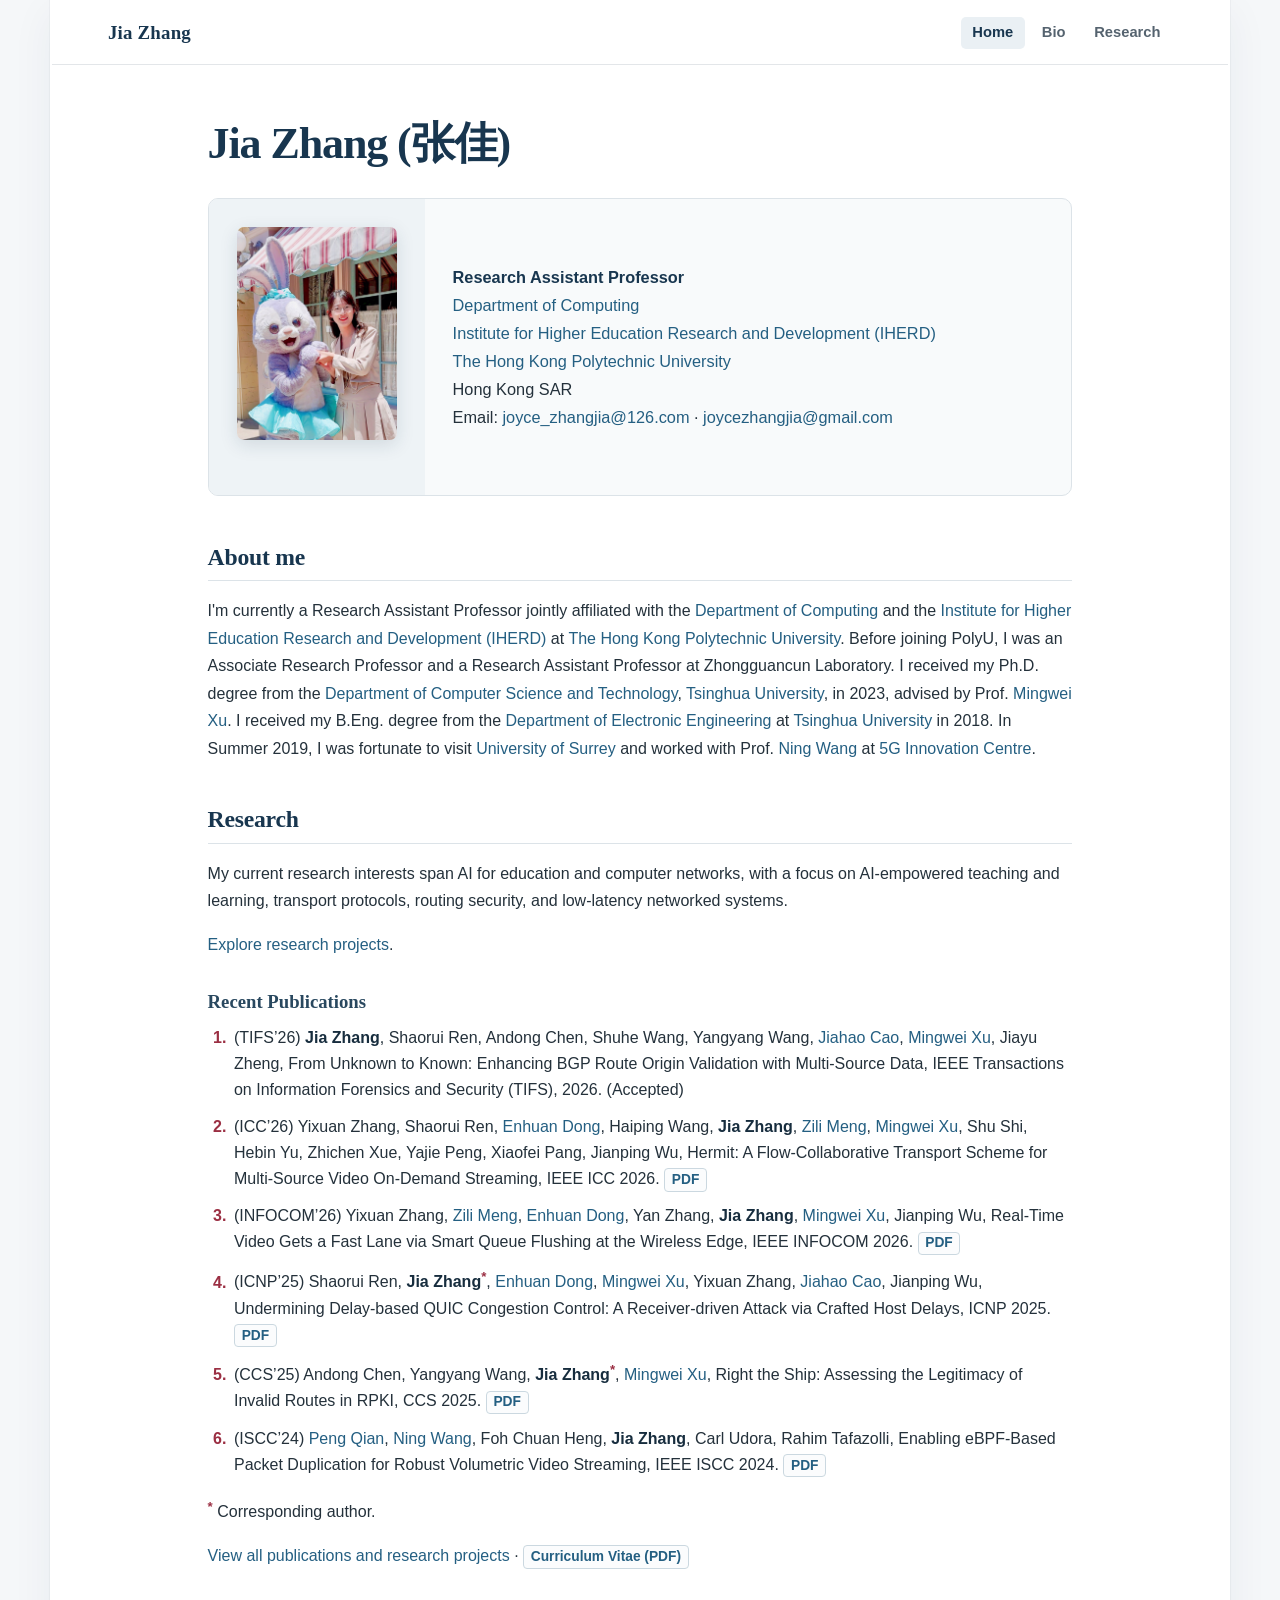
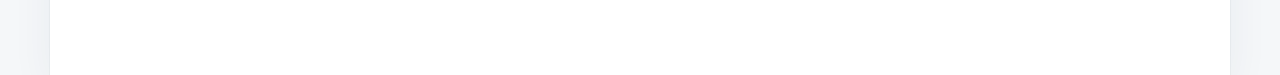
==== index.html @ 65bb9336 "Refresh academic website design" ====
<!DOCTYPE html PUBLIC "-//W3C//DTD XHTML 1.1//EN"
  "http://www.w3.org/TR/xhtml11/DTD/xhtml11.dtd">
<html xmlns="http://www.w3.org/1999/xhtml" xml:lang="en">
<head>
<meta name="generator" content="jemdoc, see http://jemdoc.jaboc.net/" />
<meta http-equiv="Content-Type" content="text/html;charset=utf-8" />
<meta name="viewport" content="width=device-width, initial-scale=1" />
<link rel="stylesheet" href="jemdoc.css" type="text/css" />
<title>Jia Zhang (张佳)</title>
</head>
<body>
<table summary="Table for page layout." id="tlayout">
<tr valign="top">
<td id="layout-menu">
<div class="menu-category">Jia Zhang</div>
<div class="menu-item"><a href="index.html" class="current">Home</a></div>
<div class="menu-item"><a href="bio.html">Bio</a></div>
<div class="menu-item"><a href="research.html">Research</a></div>
</td>
<td id="layout-content">
<div id="toptitle">
<h1>Jia Zhang (张佳)</h1>
</div>
<table class="imgtable"><tr><td>
<a href="https://joycezhangjia.github.io/"><img src="photos/new_photo.jpg" alt="Jia Zhang" width="120px" height="160px" /></a>&nbsp;</td>
<td align="left"><p>Research Assistant Professor<br />
<a href="https://www.polyu.edu.hk/comp/">Department of Computing</a><br />
<a href="https://www.polyu.edu.hk/iherd/">Institute for Higher Education Research and Development (IHERD)</a><br />
<a href="https://www.polyu.edu.hk/">The Hong Kong Polytechnic University</a><br />
Hong Kong SAR<br />
Email: <a href="mailto:joyce_zhangjia@126.com">joyce_zhangjia@126.com</a> · <a href="mailto:joycezhangjia@gmail.com">joycezhangjia@gmail.com</a>  <br /></p>
</td></tr></table>
<h2>About me</h2>
<p>I'm currently a Research Assistant Professor jointly affiliated with the <a href="https://www.polyu.edu.hk/comp/">Department of Computing</a> and the <a href="https://www.polyu.edu.hk/iherd/">Institute for Higher Education Research and Development (IHERD)</a> at <a href="https://www.polyu.edu.hk/">The Hong Kong Polytechnic University</a>. Before joining PolyU, I was an Associate Research Professor and a Research Assistant Professor at Zhongguancun Laboratory. I received my Ph.D. degree from the <a href="http://www.cs.tsinghua.edu.cn/">Department of Computer Science and Technology</a>, <a href="https://www.tsinghua.edu.cn/">Tsinghua University</a>, in 2023, advised by Prof. <a href="http://routing.netlab.edu.cn/tiki-index.php?page=Mingwei+Xu/">Mingwei Xu</a>. I received my B.Eng. degree from the <a href="http://www.ee.tsinghua.edu.cn/">Department of Electronic Engineering</a> at <a href="https://www.tsinghua.edu.cn/">Tsinghua University</a> in 2018.
In Summer 2019, I was fortunate to visit <a href="https://www.surrey.ac.uk/">University of Surrey</a> and worked with Prof. <a href="https://www.surrey.ac.uk/people/ning-wang/">Ning Wang</a> at <a href="https://www.surrey.ac.uk/institute-communication-systems/5g-innovation-centre/">5G Innovation Centre</a>. </p>
<h2>Research</h2>
<p>My current research interests span AI for education and computer networks, with a focus on AI-empowered teaching and learning, transport protocols, routing security, and low-latency networked systems.</p>
<p><a href="research.html">Explore research projects</a>.</p>
<h3>Recent Publications</h3>
<ol>
<li><p>(TIFS&rsquo;26) <b>Jia Zhang</b>, Shaorui Ren, Andong Chen, Shuhe Wang, Yangyang Wang, <a href="https://caojh15.github.io/">Jiahao Cao</a>, <a href="http://routing.netlab.edu.cn/tiki-index.php?page=Mingwei+Xu/">Mingwei Xu</a>, Jiayu Zheng,
From Unknown to Known: Enhancing BGP Route Origin Validation with Multi-Source Data, IEEE Transactions on Information Forensics and Security (TIFS), 2026. (Accepted)</p>
</li>
<li><p>(ICC&rsquo;26) Yixuan Zhang, Shaorui Ren, <a href="https://tsinghuadong.github.io/">Enhuan Dong</a>, Haiping Wang, <b>Jia Zhang</b>, <a href="https://zilimeng.com/index.html/">Zili Meng</a>, <a href="http://routing.netlab.edu.cn/tiki-index.php?page=Mingwei+Xu/">Mingwei Xu</a>, Shu Shi, Hebin Yu, Zhichen Xue, Yajie Peng, Xiaofei Pang, Jianping Wu, 
Hermit: A Flow-Collaborative Transport Scheme for Multi-Source Video On-Demand Streaming, IEEE ICC 2026. <a href="hermit-icc26.pdf">PDF</a></p>
</li>
<li><p>(INFOCOM&rsquo;26) Yixuan Zhang, <a href="https://zilimeng.com/index.html/">Zili Meng</a>, <a href="https://tsinghuadong.github.io/">Enhuan Dong</a>, Yan Zhang, <b>Jia Zhang</b>, <a href="http://routing.netlab.edu.cn/tiki-index.php?page=Mingwei+Xu/">Mingwei Xu</a>, Jianping Wu,
Real-Time Video Gets a Fast Lane via Smart Queue Flushing at the Wireless Edge, IEEE INFOCOM 2026. <a href="gecko-infocom26.pdf">PDF</a></p>
</li>
<li><p>(ICNP&rsquo;25) Shaorui Ren, <b>Jia Zhang</b><sup>*</sup>, <a href="https://tsinghuadong.github.io/">Enhuan Dong</a>, <a href="http://routing.netlab.edu.cn/tiki-index.php?page=Mingwei+Xu/">Mingwei Xu</a>, Yixuan Zhang, <a href="https://caojh15.github.io/">Jiahao Cao</a>, Jianping Wu,
Undermining Delay-based QUIC Congestion Control: A Receiver-driven Attack via Crafted Host Delays, ICNP 2025. <a href="qudit-icnp25.pdf">PDF</a></p>
</li>
<li><p>(CCS&rsquo;25) Andong Chen, Yangyang Wang, <b>Jia Zhang</b><sup>*</sup>, <a href="http://routing.netlab.edu.cn/tiki-index.php?page=Mingwei+Xu/">Mingwei Xu</a>,
Right the Ship: Assessing the Legitimacy of Invalid Routes in RPKI, CCS 2025. <a href="right_the_ship-ccs25.pdf">PDF</a></p>
</li>
<li><p>(ISCC&rsquo;24) <a href="https://www.surrey.ac.uk/people/peng-qian/">Peng Qian</a>, <a href="https://www.surrey.ac.uk/people/ning-wang/">Ning Wang</a>, Foh Chuan Heng, <b>Jia Zhang</b>, Carl Udora, Rahim Tafazolli,
Enabling eBPF-Based Packet Duplication for Robust Volumetric Video Streaming, IEEE ISCC 2024. <a href="ebpf_iscc24.pdf">PDF</a></p>
</li>
</ol>
<p><sup>*</sup> Corresponding author.
<br /></p>
<p><a href="research.html">View all publications and research projects</a> · <a href="CV_Jia.pdf">Curriculum Vitae (PDF)</a></p>
</td>
</tr>
</table>
</body>
</html>
---- jemdoc.css ----
/* Clean academic theme for Jia Zhang's personal website. */

:root {
    --navy: #18364f;
    --blue: #245f82;
    --blue-dark: #174962;
    --burgundy: #9b2f43;
    --ink: #24313b;
    --muted: #66727d;
    --line: #dce3e8;
    --soft: #f5f7f9;
    --paper: #ffffff;
}

* { box-sizing: border-box; }

html {
    background: var(--soft);
    scroll-behavior: smooth;
}

body {
    margin: 0;
    padding: 0;
    background: var(--soft);
    color: var(--ink);
    font-family: -apple-system, BlinkMacSystemFont, "Segoe UI", Helvetica, Arial, sans-serif;
    font-size: 16px;
    line-height: 1.68;
    text-rendering: optimizeLegibility;
    -webkit-font-smoothing: antialiased;
}

table#tlayout {
    width: 100%;
    max-width: 1180px;
    min-height: 100vh;
    margin: 0 auto;
    border: none;
    border-collapse: separate;
    background: var(--paper);
    box-shadow: 0 0 0 1px rgba(24, 54, 79, 0.04), 0 12px 40px rgba(24, 54, 79, 0.06);
}

#tlayout > tbody,
#tlayout > tbody > tr { display: block; }

#layout-menu {
    position: sticky;
    top: 0;
    z-index: 10;
    display: flex;
    align-items: center;
    gap: 0.35rem;
    width: auto;
    padding: 0.95rem 3.5rem;
    border: none;
    border-bottom: 1px solid rgba(24, 54, 79, 0.12);
    background: rgba(255, 255, 255, 0.96);
    white-space: nowrap;
    vertical-align: middle;
    backdrop-filter: blur(10px);
    -webkit-backdrop-filter: blur(10px);
}

#layout-menu td { background: transparent; }

div.menu-category {
    margin: 0 auto 0 0;
    padding: 0;
    border: none;
    color: var(--navy);
    font-family: Georgia, "Times New Roman", serif;
    font-size: 1.18rem;
    font-weight: 700;
    letter-spacing: 0.01em;
}

div.menu-item {
    padding: 0;
    text-indent: 0;
}

#layout-menu a,
#layout-menu a:link,
#layout-menu a:visited {
    display: inline-block;
    margin: 0;
    padding: 0.38rem 0.72rem;
    border-radius: 5px;
    color: #55636f;
    font-size: 0.92rem;
    font-weight: 600;
    line-height: 1.3;
    text-decoration: none;
}

#layout-menu a:hover {
    border: none;
    background: var(--soft);
    color: var(--navy);
}

#layout-menu a.current:link,
#layout-menu a.current:visited {
    border: none;
    background: #eaf0f4;
    color: var(--navy);
}

#layout-content {
    display: block;
    max-width: 980px;
    margin: 0 auto;
    padding: 3.2rem 3.6rem 5.5rem;
    border: none;
    background: var(--paper);
    text-align: left;
    vertical-align: top;
}

div#toptitle {
    margin: 0 0 1.7rem;
    padding: 0;
    border: none;
}

div#subtitle {
    margin: 0.35rem 0 0;
    padding: 0;
    color: var(--muted);
}

h1, h2, h3 {
    color: var(--navy);
    font-family: Georgia, "Times New Roman", serif;
    font-weight: 600;
    line-height: 1.25;
}

h1 {
    margin: 0;
    padding: 0;
    border: none;
    font-size: clamp(2rem, 5vw, 2.75rem);
    letter-spacing: -0.025em;
}

h2 {
    margin: 2.7rem 0 1rem;
    padding: 0 0 0.48rem;
    border: none;
    border-bottom: 1px solid var(--line);
    font-size: 1.48rem;
    letter-spacing: -0.01em;
}

h3 {
    margin: 2rem 0 0.7rem;
    padding: 0;
    border: none;
    color: #29485f;
    font-size: 1.17rem;
}

div#toptitle + h2,
div#toptitle + h3 { margin-top: 0; }

p {
    margin: 0 0 1rem;
    padding: 0;
    line-height: 1.72;
}

a, a > tt {
    color: var(--blue);
    text-decoration: none;
    text-decoration-thickness: 1px;
    text-underline-offset: 0.16em;
}

a:hover {
    border: none;
    color: var(--blue-dark);
    text-decoration: underline;
}

a[href$=".pdf"] {
    display: inline-block;
    padding: 0.08rem 0.42rem;
    border: 1px solid #cbd8e0;
    border-radius: 4px;
    background: #fbfcfd;
    font-size: 0.86em;
    font-weight: 650;
    line-height: 1.35;
    white-space: nowrap;
}

a[href$=".pdf"]:hover {
    border-color: #9eb4c2;
    background: #f0f5f8;
    text-decoration: none;
}

table.imgtable {
    width: 100%;
    margin: 0 0 2.9rem;
    border: 1px solid var(--line);
    border-spacing: 0;
    border-radius: 10px;
    background: #f8fafb;
    overflow: hidden;
}

table.imgtable td {
    padding: 1.75rem;
    vertical-align: middle;
}

table.imgtable td:first-child {
    width: 205px;
    background: #eef3f6;
}

table.imgtable img {
    display: block;
    width: 160px !important;
    height: 213px !important;
    border: 0;
    border-radius: 7px;
    object-fit: cover;
    box-shadow: 0 5px 18px rgba(24, 54, 79, 0.13);
}

table.imgtable p {
    margin: 0;
    font-size: 1.02rem;
    line-height: 1.72;
}

table.imgtable p::first-line {
    color: var(--navy);
    font-weight: 700;
}

ul, ol, dl {
    margin: 0.45rem 0 1.15rem;
    padding-top: 0;
}

ul, ol { padding-left: 1.45rem; }

ul {
    list-style-position: outside;
    list-style-type: square;
}

ol {
    list-style-position: outside;
    list-style-type: decimal;
}

li { padding-left: 0.2rem; }

li::marker {
    color: var(--burgundy);
    font-weight: 700;
}

li p, dd p {
    margin-bottom: 0.72rem;
    line-height: 1.62;
}

#layout-content > ol > li,
#layout-content > ul > li { margin-bottom: 0.36rem; }

strong, b {
    color: #172d3e;
    font-weight: 700;
}

sup {
    color: var(--burgundy);
    font-weight: 700;
}

em { font-style: italic; }

tt { background: #fff8dc; }

pre, tt {
    font-family: ui-monospace, SFMono-Regular, Menlo, Monaco, Consolas, monospace;
    font-size: 90%;
}

pre {
    margin: 0;
    padding: 0;
}

dt { margin: 0.6rem 0 0; }

dl { margin-left: 1.25rem; }

dd { color: var(--ink); }

dd > *:first-child { margin-top: 0; }

div.codeblock,
div.infoblock { margin: 1.25rem 0 1.35rem; }

div.blocktitle {
    margin: 1.2rem 0 0.2rem;
    color: var(--burgundy);
    font-weight: 700;
}

div.blockcontent {
    padding: 0.8rem 1rem;
    border: 1px solid var(--line);
    border-radius: 6px;
}

div.infoblock > div.blockcontent { background: #fffdf3; }

div.codeblock > div.blockcontent { background: var(--soft); }

div#footer {
    margin-top: 4rem;
    padding-top: 0.6rem;
    border-top: 1px solid var(--line);
    color: #98a2aa;
    font-size: 0.82rem;
}

div#footer a { color: #78909f; }

div#footer-text {
    float: none;
    padding-bottom: 0.5rem;
}

@media (max-width: 760px) {
    html, body { background: var(--paper); }

    table#tlayout { box-shadow: none; }

    #layout-menu {
        gap: 0.12rem;
        padding: 0.75rem 1.15rem;
    }

    div.menu-category { font-size: 1.05rem; }

    #layout-menu a,
    #layout-menu a:link,
    #layout-menu a:visited {
        padding: 0.35rem 0.52rem;
        font-size: 0.88rem;
    }

    #layout-content {
        width: 100%;
        padding: 2.2rem 1.25rem 4rem;
    }

    div#toptitle { margin-bottom: 1.3rem; }

    h1 { font-size: 2.08rem; }

    h2 {
        margin-top: 2.25rem;
        font-size: 1.35rem;
    }

    h3 { font-size: 1.12rem; }

    table.imgtable,
    table.imgtable tbody,
    table.imgtable tr,
    table.imgtable td {
        display: block;
        width: 100%;
    }

    table.imgtable td,
    table.imgtable td:first-child {
        width: 100%;
        padding: 1.25rem;
    }

    table.imgtable td:first-child {
        padding-bottom: 0;
        background: #f8fafb;
    }

    table.imgtable img {
        width: 130px !important;
        height: 173px !important;
    }

    table.imgtable p {
        font-size: 0.98rem;
        overflow-wrap: anywhere;
    }

    ul, ol { padding-left: 1.25rem; }

    li p, dd p { line-height: 1.58; }
}

@media print {
    html, body, table#tlayout {
        background: white;
        box-shadow: none;
    }

    #layout-menu { display: none; }

    #layout-content {
        max-width: none;
        padding: 0;
    }
}
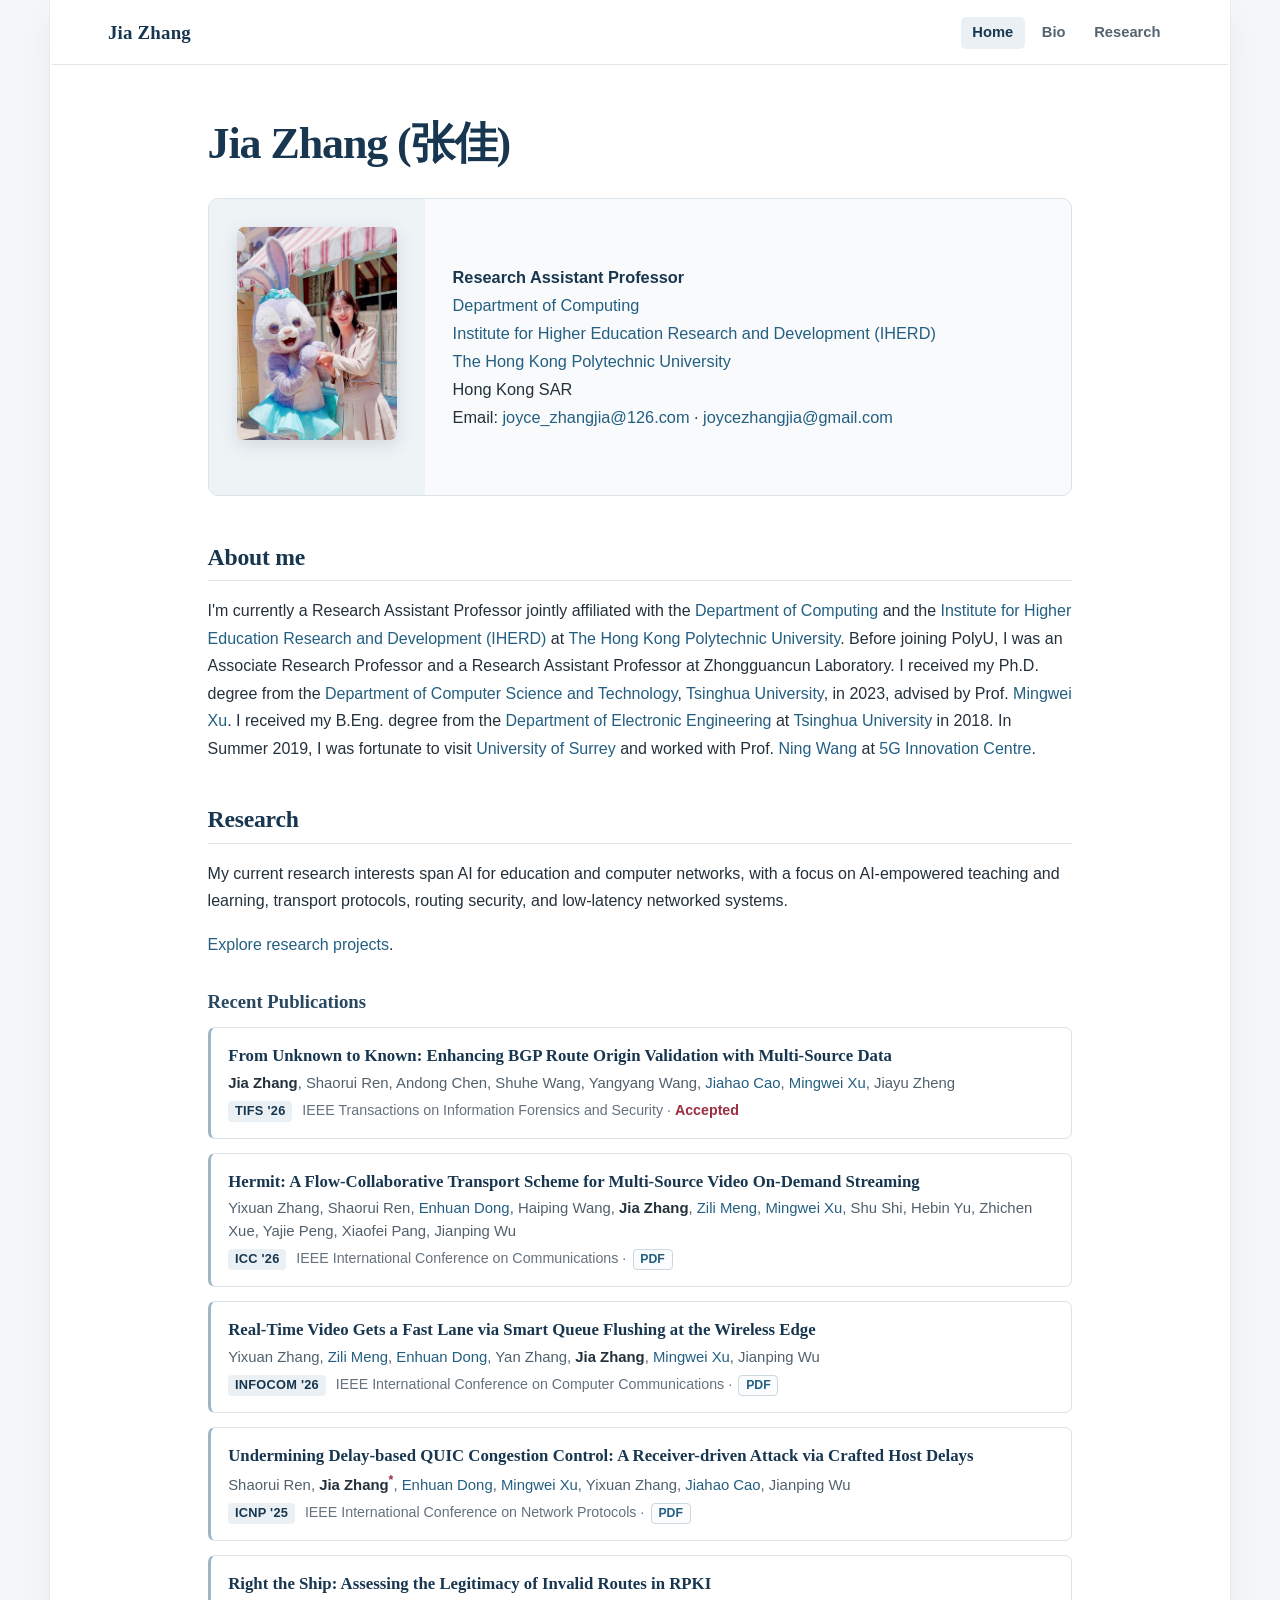
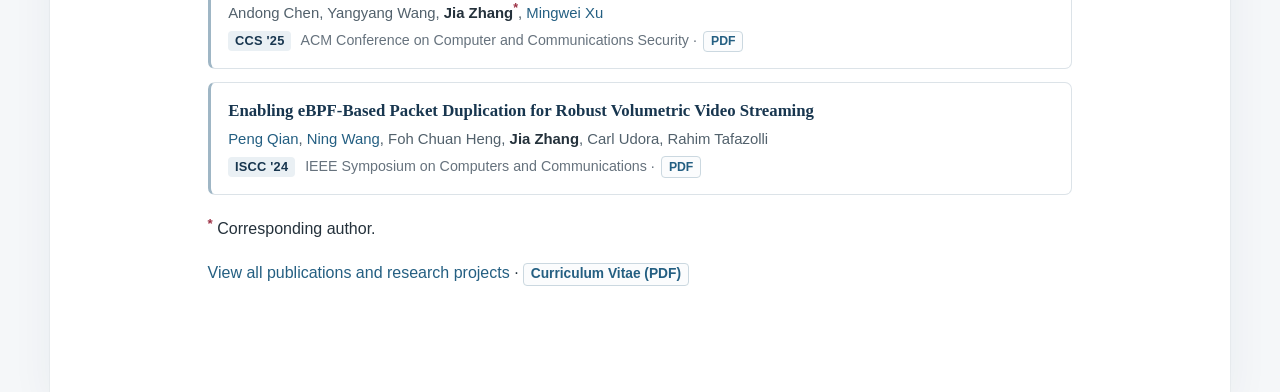
==== commit 7b68f4a1: "Clarify publication hierarchy" ====
--- a/index.html
+++ b/index.html
@@ -5,7 +5,7 @@
 <meta name="generator" content="jemdoc, see http://jemdoc.jaboc.net/" />
 <meta http-equiv="Content-Type" content="text/html;charset=utf-8" />
 <meta name="viewport" content="width=device-width, initial-scale=1" />
-<link rel="stylesheet" href="jemdoc.css" type="text/css" />
+<link rel="stylesheet" href="jemdoc.css?v=20260908-pubs" type="text/css" />
 <title>Jia Zhang (张佳)</title>
 </head>
 <body>
@@ -38,23 +38,17 @@
 <p><a href="research.html">Explore research projects</a>.</p>
 <h3>Recent Publications</h3>
 <ol>
-<li><p>(TIFS&rsquo;26) <b>Jia Zhang</b>, Shaorui Ren, Andong Chen, Shuhe Wang, Yangyang Wang, <a href="https://caojh15.github.io/">Jiahao Cao</a>, <a href="http://routing.netlab.edu.cn/tiki-index.php?page=Mingwei+Xu/">Mingwei Xu</a>, Jiayu Zheng,
-From Unknown to Known: Enhancing BGP Route Origin Validation with Multi-Source Data, IEEE Transactions on Information Forensics and Security (TIFS), 2026. (Accepted)</p>
+<li><p><span class="pub-title">From Unknown to Known: Enhancing BGP Route Origin Validation with Multi-Source Data</span><br /><span class="pub-authors"><b>Jia Zhang</b>, Shaorui Ren, Andong Chen, Shuhe Wang, Yangyang Wang, <a href="https://caojh15.github.io/">Jiahao Cao</a>, <a href="http://routing.netlab.edu.cn/tiki-index.php?page=Mingwei+Xu/">Mingwei Xu</a>, Jiayu Zheng</span><br /><span class="pub-meta"><span class="pub-venue">TIFS '26</span> IEEE Transactions on Information Forensics and Security · <span class="pub-status">Accepted</span></span></p>
 </li>
-<li><p>(ICC&rsquo;26) Yixuan Zhang, Shaorui Ren, <a href="https://tsinghuadong.github.io/">Enhuan Dong</a>, Haiping Wang, <b>Jia Zhang</b>, <a href="https://zilimeng.com/index.html/">Zili Meng</a>, <a href="http://routing.netlab.edu.cn/tiki-index.php?page=Mingwei+Xu/">Mingwei Xu</a>, Shu Shi, Hebin Yu, Zhichen Xue, Yajie Peng, Xiaofei Pang, Jianping Wu, 
-Hermit: A Flow-Collaborative Transport Scheme for Multi-Source Video On-Demand Streaming, IEEE ICC 2026. <a href="hermit-icc26.pdf">PDF</a></p>
+<li><p><span class="pub-title">Hermit: A Flow-Collaborative Transport Scheme for Multi-Source Video On-Demand Streaming</span><br /><span class="pub-authors">Yixuan Zhang, Shaorui Ren, <a href="https://tsinghuadong.github.io/">Enhuan Dong</a>, Haiping Wang, <b>Jia Zhang</b>, <a href="https://zilimeng.com/index.html/">Zili Meng</a>, <a href="http://routing.netlab.edu.cn/tiki-index.php?page=Mingwei+Xu/">Mingwei Xu</a>, Shu Shi, Hebin Yu, Zhichen Xue, Yajie Peng, Xiaofei Pang, Jianping Wu</span><br /><span class="pub-meta"><span class="pub-venue">ICC '26</span> IEEE International Conference on Communications · <a href="hermit-icc26.pdf">PDF</a></span></p>
 </li>
-<li><p>(INFOCOM&rsquo;26) Yixuan Zhang, <a href="https://zilimeng.com/index.html/">Zili Meng</a>, <a href="https://tsinghuadong.github.io/">Enhuan Dong</a>, Yan Zhang, <b>Jia Zhang</b>, <a href="http://routing.netlab.edu.cn/tiki-index.php?page=Mingwei+Xu/">Mingwei Xu</a>, Jianping Wu,
-Real-Time Video Gets a Fast Lane via Smart Queue Flushing at the Wireless Edge, IEEE INFOCOM 2026. <a href="gecko-infocom26.pdf">PDF</a></p>
+<li><p><span class="pub-title">Real-Time Video Gets a Fast Lane via Smart Queue Flushing at the Wireless Edge</span><br /><span class="pub-authors">Yixuan Zhang, <a href="https://zilimeng.com/index.html/">Zili Meng</a>, <a href="https://tsinghuadong.github.io/">Enhuan Dong</a>, Yan Zhang, <b>Jia Zhang</b>, <a href="http://routing.netlab.edu.cn/tiki-index.php?page=Mingwei+Xu/">Mingwei Xu</a>, Jianping Wu</span><br /><span class="pub-meta"><span class="pub-venue">INFOCOM '26</span> IEEE International Conference on Computer Communications · <a href="gecko-infocom26.pdf">PDF</a></span></p>
 </li>
-<li><p>(ICNP&rsquo;25) Shaorui Ren, <b>Jia Zhang</b><sup>*</sup>, <a href="https://tsinghuadong.github.io/">Enhuan Dong</a>, <a href="http://routing.netlab.edu.cn/tiki-index.php?page=Mingwei+Xu/">Mingwei Xu</a>, Yixuan Zhang, <a href="https://caojh15.github.io/">Jiahao Cao</a>, Jianping Wu,
-Undermining Delay-based QUIC Congestion Control: A Receiver-driven Attack via Crafted Host Delays, ICNP 2025. <a href="qudit-icnp25.pdf">PDF</a></p>
+<li><p><span class="pub-title">Undermining Delay-based QUIC Congestion Control: A Receiver-driven Attack via Crafted Host Delays</span><br /><span class="pub-authors">Shaorui Ren, <b>Jia Zhang</b><sup>*</sup>, <a href="https://tsinghuadong.github.io/">Enhuan Dong</a>, <a href="http://routing.netlab.edu.cn/tiki-index.php?page=Mingwei+Xu/">Mingwei Xu</a>, Yixuan Zhang, <a href="https://caojh15.github.io/">Jiahao Cao</a>, Jianping Wu</span><br /><span class="pub-meta"><span class="pub-venue">ICNP '25</span> IEEE International Conference on Network Protocols · <a href="qudit-icnp25.pdf">PDF</a></span></p>
 </li>
-<li><p>(CCS&rsquo;25) Andong Chen, Yangyang Wang, <b>Jia Zhang</b><sup>*</sup>, <a href="http://routing.netlab.edu.cn/tiki-index.php?page=Mingwei+Xu/">Mingwei Xu</a>,
-Right the Ship: Assessing the Legitimacy of Invalid Routes in RPKI, CCS 2025. <a href="right_the_ship-ccs25.pdf">PDF</a></p>
+<li><p><span class="pub-title">Right the Ship: Assessing the Legitimacy of Invalid Routes in RPKI</span><br /><span class="pub-authors">Andong Chen, Yangyang Wang, <b>Jia Zhang</b><sup>*</sup>, <a href="http://routing.netlab.edu.cn/tiki-index.php?page=Mingwei+Xu/">Mingwei Xu</a></span><br /><span class="pub-meta"><span class="pub-venue">CCS '25</span> ACM Conference on Computer and Communications Security · <a href="right_the_ship-ccs25.pdf">PDF</a></span></p>
 </li>
-<li><p>(ISCC&rsquo;24) <a href="https://www.surrey.ac.uk/people/peng-qian/">Peng Qian</a>, <a href="https://www.surrey.ac.uk/people/ning-wang/">Ning Wang</a>, Foh Chuan Heng, <b>Jia Zhang</b>, Carl Udora, Rahim Tafazolli,
-Enabling eBPF-Based Packet Duplication for Robust Volumetric Video Streaming, IEEE ISCC 2024. <a href="ebpf_iscc24.pdf">PDF</a></p>
+<li><p><span class="pub-title">Enabling eBPF-Based Packet Duplication for Robust Volumetric Video Streaming</span><br /><span class="pub-authors"><a href="https://www.surrey.ac.uk/people/peng-qian/">Peng Qian</a>, <a href="https://www.surrey.ac.uk/people/ning-wang/">Ning Wang</a>, Foh Chuan Heng, <b>Jia Zhang</b>, Carl Udora, Rahim Tafazolli</span><br /><span class="pub-meta"><span class="pub-venue">ISCC '24</span> IEEE Symposium on Computers and Communications · <a href="ebpf_iscc24.pdf">PDF</a></span></p>
 </li>
 </ol>
 <p><sup>*</sup> Corresponding author.
--- a/jemdoc.css
+++ b/jemdoc.css
@@ -276,6 +276,84 @@
 #layout-content > ol > li,
 #layout-content > ul > li { margin-bottom: 0.36rem; }
 
+/* Publication lists: title first, authors second, venue and links last. */
+#layout-content > ol {
+    margin-top: 0.85rem;
+    padding-left: 0;
+    list-style: none;
+}
+
+#layout-content > ol > li {
+    margin: 0 0 0.85rem;
+    padding: 1rem 1.1rem;
+    border: 1px solid var(--line);
+    border-left: 3px solid #9fb6c5;
+    border-radius: 7px;
+    background: var(--paper);
+    transition: border-color 140ms ease, background-color 140ms ease;
+}
+
+#layout-content > ol > li:hover {
+    border-color: #c5d3dc;
+    border-left-color: var(--blue);
+    background: #fbfcfd;
+}
+
+#layout-content > ol > li p {
+    margin: 0;
+    line-height: 1.5;
+}
+
+.pub-title {
+    display: inline-block;
+    margin-bottom: 0.22rem;
+    color: var(--navy);
+    font-family: Georgia, "Times New Roman", serif;
+    font-size: 1.05rem;
+    font-weight: 700;
+    line-height: 1.42;
+}
+
+.pub-authors {
+    display: inline-block;
+    margin-bottom: 0.18rem;
+    color: #52616c;
+    font-size: 0.93rem;
+    line-height: 1.55;
+}
+
+.pub-authors b { color: var(--ink); }
+
+.pub-meta {
+    display: inline-block;
+    color: var(--muted);
+    font-size: 0.89rem;
+    line-height: 1.55;
+}
+
+.pub-venue {
+    display: inline-block;
+    margin-right: 0.38rem;
+    padding: 0.07rem 0.42rem;
+    border-radius: 4px;
+    background: #eaf0f4;
+    color: var(--navy);
+    font-family: -apple-system, BlinkMacSystemFont, "Segoe UI", Helvetica, Arial, sans-serif;
+    font-size: 0.8rem;
+    font-weight: 750;
+    letter-spacing: 0.02em;
+    line-height: 1.45;
+    white-space: nowrap;
+}
+
+.pub-status {
+    color: var(--burgundy);
+    font-weight: 700;
+}
+
+.pub-meta a[href$=".pdf"],
+.pub-meta .pub-link { margin-left: 0.15rem; }
+
 strong, b {
     color: #172d3e;
     font-weight: 700;
@@ -409,6 +487,15 @@
     ul, ol { padding-left: 1.25rem; }
 
     li p, dd p { line-height: 1.58; }
+
+    #layout-content > ol { padding-left: 0; }
+
+    #layout-content > ol > li {
+        margin-bottom: 0.72rem;
+        padding: 0.88rem 0.9rem;
+    }
+
+    .pub-title { font-size: 1rem; }
 }
 
 @media print {
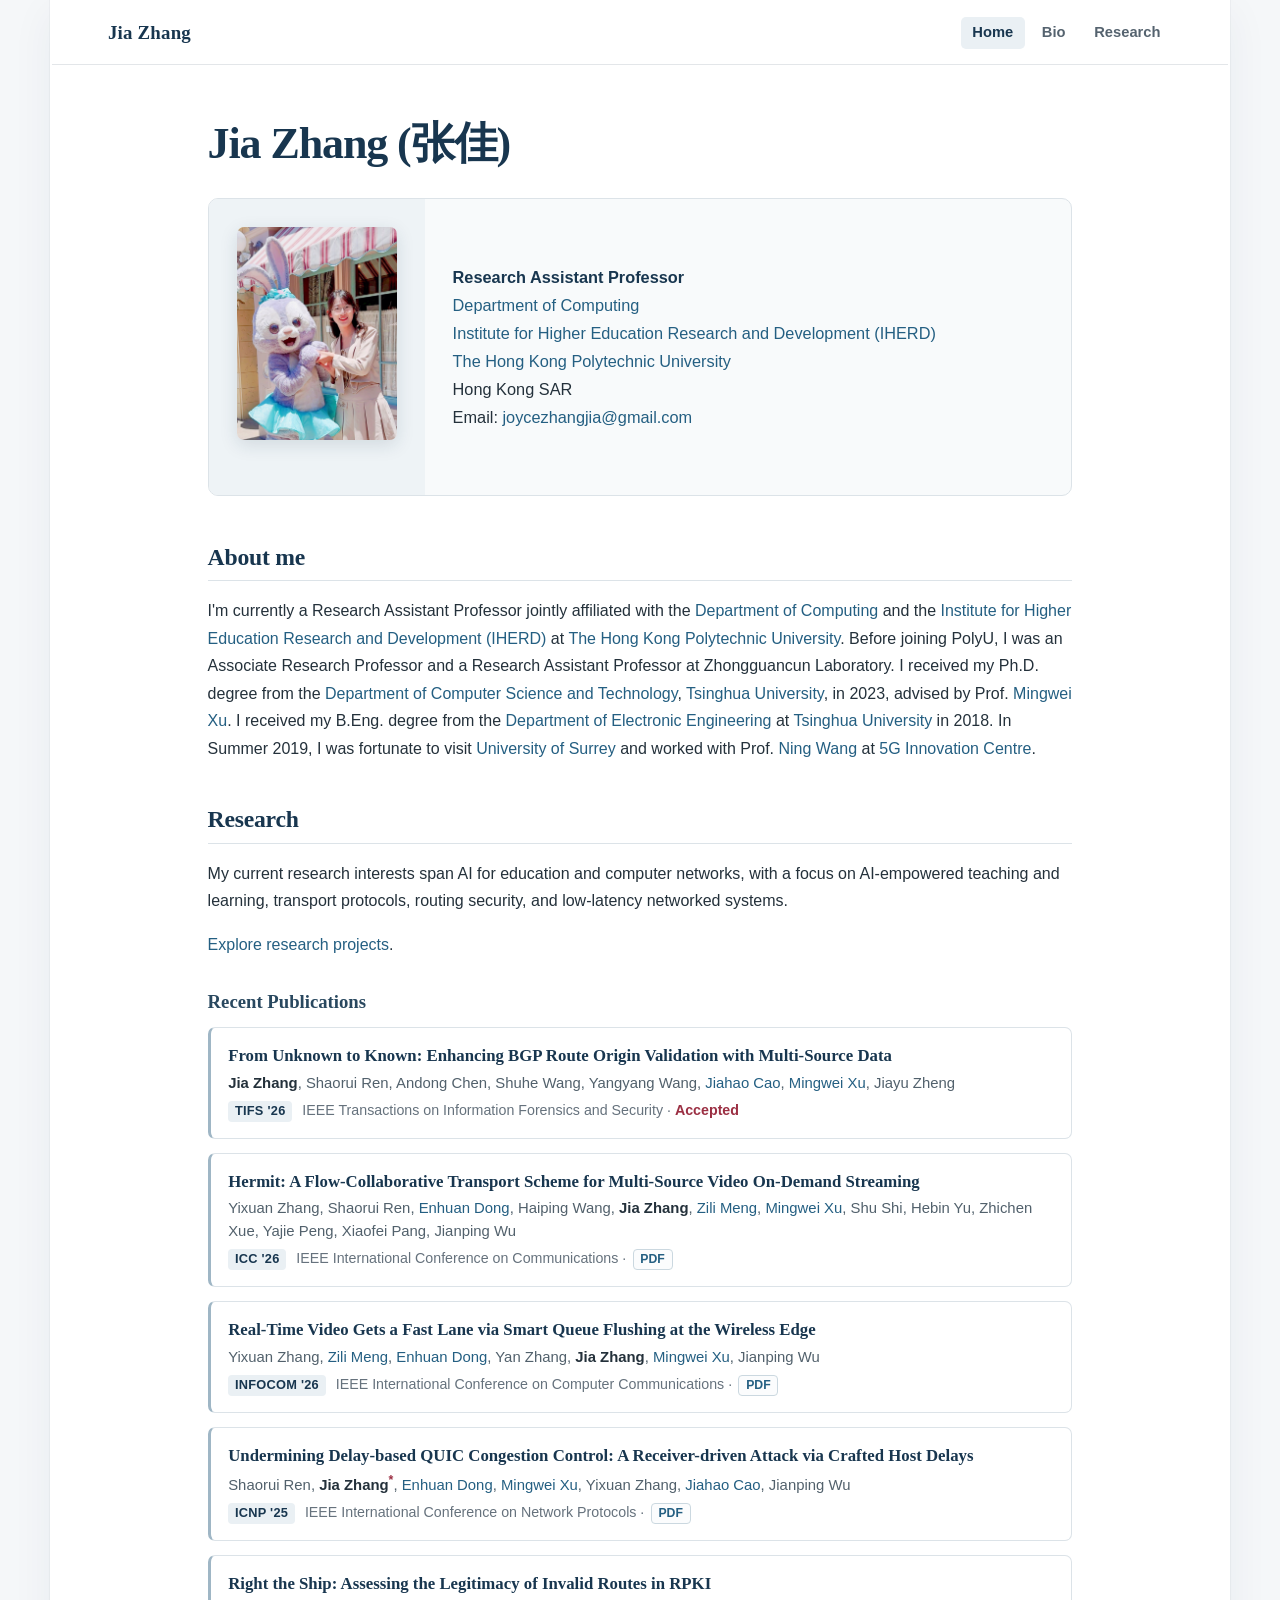
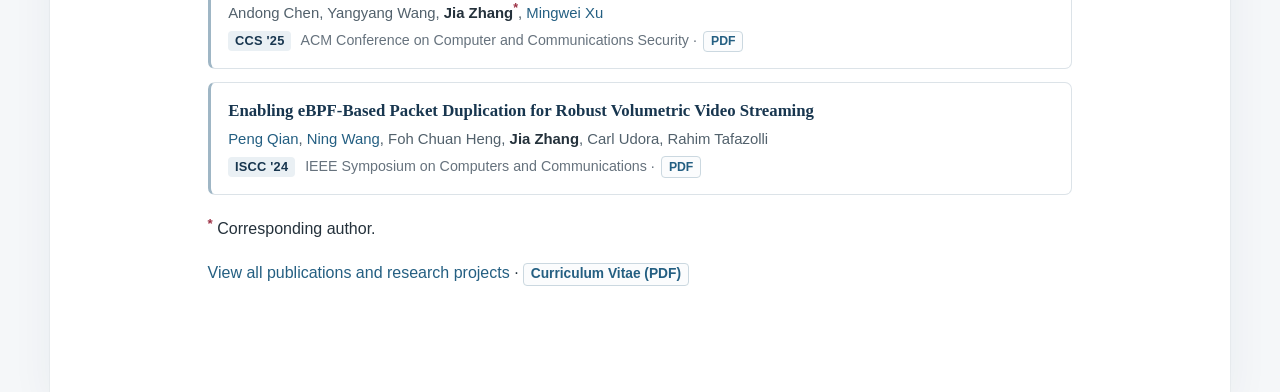
==== commit 7e9c3d7c: "Remove secondary email address" ====
--- a/index.html
+++ b/index.html
@@ -5,7 +5,7 @@
 <meta name="generator" content="jemdoc, see http://jemdoc.jaboc.net/" />
 <meta http-equiv="Content-Type" content="text/html;charset=utf-8" />
 <meta name="viewport" content="width=device-width, initial-scale=1" />
-<link rel="stylesheet" href="jemdoc.css?v=20260908-pubs" type="text/css" />
+<link rel="stylesheet" href="jemdoc.css?v=20260908-project-cards" type="text/css" />
 <title>Jia Zhang (张佳)</title>
 </head>
 <body>
@@ -28,7 +28,7 @@
 <a href="https://www.polyu.edu.hk/iherd/">Institute for Higher Education Research and Development (IHERD)</a><br />
 <a href="https://www.polyu.edu.hk/">The Hong Kong Polytechnic University</a><br />
 Hong Kong SAR<br />
-Email: <a href="mailto:joyce_zhangjia@126.com">joyce_zhangjia@126.com</a> · <a href="mailto:joycezhangjia@gmail.com">joycezhangjia@gmail.com</a>  <br /></p>
+Email: <a href="mailto:joycezhangjia@gmail.com">joycezhangjia@gmail.com</a>  <br /></p>
 </td></tr></table>
 <h2>About me</h2>
 <p>I'm currently a Research Assistant Professor jointly affiliated with the <a href="https://www.polyu.edu.hk/comp/">Department of Computing</a> and the <a href="https://www.polyu.edu.hk/iherd/">Institute for Higher Education Research and Development (IHERD)</a> at <a href="https://www.polyu.edu.hk/">The Hong Kong Polytechnic University</a>. Before joining PolyU, I was an Associate Research Professor and a Research Assistant Professor at Zhongguancun Laboratory. I received my Ph.D. degree from the <a href="http://www.cs.tsinghua.edu.cn/">Department of Computer Science and Technology</a>, <a href="https://www.tsinghua.edu.cn/">Tsinghua University</a>, in 2023, advised by Prof. <a href="http://routing.netlab.edu.cn/tiki-index.php?page=Mingwei+Xu/">Mingwei Xu</a>. I received my B.Eng. degree from the <a href="http://www.ee.tsinghua.edu.cn/">Department of Electronic Engineering</a> at <a href="https://www.tsinghua.edu.cn/">Tsinghua University</a> in 2018.
--- a/jemdoc.css
+++ b/jemdoc.css
@@ -354,6 +354,193 @@
 .pub-meta a[href$=".pdf"],
 .pub-meta .pub-link { margin-left: 0.15rem; }
 
+.research-highlights {
+    margin: 1.1rem 0 2.8rem;
+    display: grid;
+    gap: 1.25rem;
+}
+
+.research-card {
+    position: relative;
+    display: grid;
+    grid-template-columns: minmax(250px, 0.92fr) minmax(0, 1.35fr);
+    gap: 1.55rem;
+    align-items: center;
+    padding: 2.65rem 1.35rem 1.35rem;
+    overflow: hidden;
+    border: 1px solid #d5dee5;
+    border-radius: 12px;
+    background: #fff;
+    box-shadow: 0 5px 18px rgba(24, 54, 79, 0.055);
+}
+
+.research-card::before {
+    position: absolute;
+    top: 0;
+    bottom: 0;
+    left: 0;
+    width: 4px;
+    background: var(--burgundy);
+    content: "";
+}
+
+.research-card::after {
+    position: absolute;
+    top: 0.8rem;
+    left: 1.35rem;
+    color: var(--muted);
+    content: "PROJECT " attr(data-project);
+    font-size: 0.69rem;
+    font-weight: 750;
+    letter-spacing: 0.11em;
+}
+
+.research-card:nth-child(even) {
+    grid-template-columns: minmax(0, 1.35fr) minmax(250px, 0.92fr);
+}
+
+.research-card:nth-child(even) .research-figure { order: 2; }
+.research-card:nth-child(even) .research-copy { order: 1; }
+
+.research-card.research-card-wide {
+    grid-template-columns: 1fr;
+    gap: 1.05rem;
+}
+
+.research-card.research-card-wide .research-figure,
+.research-card.research-card-wide .research-copy { order: initial; }
+
+.research-card.research-card-wide .research-figure { min-height: 0; }
+
+.research-card.research-card-wide .research-figure img { max-height: 300px; }
+
+.research-figure {
+    display: flex;
+    flex-direction: column;
+    align-items: center;
+    justify-content: center;
+    gap: 0.45rem;
+    min-height: 205px;
+    padding: 0.65rem;
+    border: 1px solid var(--line);
+    border-radius: 8px;
+    background: #fbfcfd;
+}
+
+.research-figure img {
+    display: block;
+    width: 100%;
+    max-height: 245px;
+    object-fit: contain;
+}
+
+.research-figure-caption {
+    color: var(--navy);
+    font-family: -apple-system, BlinkMacSystemFont, "Segoe UI", Helvetica, Arial, sans-serif;
+    font-size: 0.78rem;
+    font-weight: 680;
+    letter-spacing: 0.01em;
+    line-height: 1.35;
+    text-align: center;
+}
+
+.research-kicker {
+    margin-bottom: 0.28rem;
+    color: var(--burgundy);
+    font-size: 0.75rem;
+    font-weight: 750;
+    letter-spacing: 0.08em;
+    text-transform: uppercase;
+}
+
+.research-copy h3 {
+    margin: 0 0 0.58rem;
+    color: var(--navy);
+    font-size: 1.24rem;
+    line-height: 1.32;
+}
+
+.research-copy p {
+    margin: 0 0 0.72rem;
+    font-size: 0.94rem;
+    line-height: 1.62;
+}
+
+.research-outcome {
+    color: #40515d;
+}
+
+.research-work {
+    color: var(--muted);
+    font-size: 0.88rem !important;
+}
+
+.research-work em { color: #3e4b55; }
+
+.role-badge,
+.research-venue {
+    display: inline-block;
+    margin: 0.12rem 0.35rem 0.12rem 0;
+    padding: 0.06rem 0.38rem;
+    border-radius: 4px;
+    font-size: 0.74rem;
+    font-style: normal;
+    font-weight: 700;
+    line-height: 1.45;
+    white-space: nowrap;
+}
+
+.role-badge {
+    background: #f6ecef;
+    color: var(--burgundy);
+}
+
+.research-venue {
+    background: #eaf0f4;
+    color: var(--navy);
+}
+
+.status-inline {
+    color: var(--burgundy);
+    font-size: 0.82rem;
+    font-weight: 700;
+}
+
+.research-actions {
+    display: flex;
+    flex-wrap: wrap;
+    gap: 0.42rem;
+    margin-top: 0.2rem;
+}
+
+.research-actions a {
+    display: inline-block;
+    padding: 0.2rem 0.55rem;
+    border: 1px solid #cbd8e0;
+    border-radius: 5px;
+    background: #fbfcfd;
+    font-size: 0.8rem;
+    font-weight: 650;
+    line-height: 1.35;
+}
+
+.research-actions a:hover {
+    border-color: #9eb4c2;
+    background: #f0f5f8;
+    text-decoration: none;
+}
+
+.research-actions a.research-live-link {
+    border-color: var(--blue);
+    background: var(--blue);
+    color: #fff;
+}
+
+.research-actions a.research-live-link:hover {
+    border-color: var(--blue-dark);
+    background: var(--blue-dark);
+}
+
 strong, b {
     color: #172d3e;
     font-weight: 700;
@@ -496,6 +683,27 @@
     }
 
     .pub-title { font-size: 1rem; }
+
+    .research-card,
+    .research-card:nth-child(even) {
+        grid-template-columns: 1fr;
+        gap: 1rem;
+        padding: 2.55rem 0.85rem 1rem;
+    }
+
+    .research-card::after { left: 0.85rem; }
+
+    .research-card:nth-child(even) .research-figure,
+    .research-card:nth-child(even) .research-copy { order: initial; }
+
+    .research-figure {
+        min-height: 0;
+        padding: 0.5rem;
+    }
+
+    .research-figure img { max-height: 230px; }
+
+    .research-copy h3 { font-size: 1.14rem; }
 }
 
 @media print {
